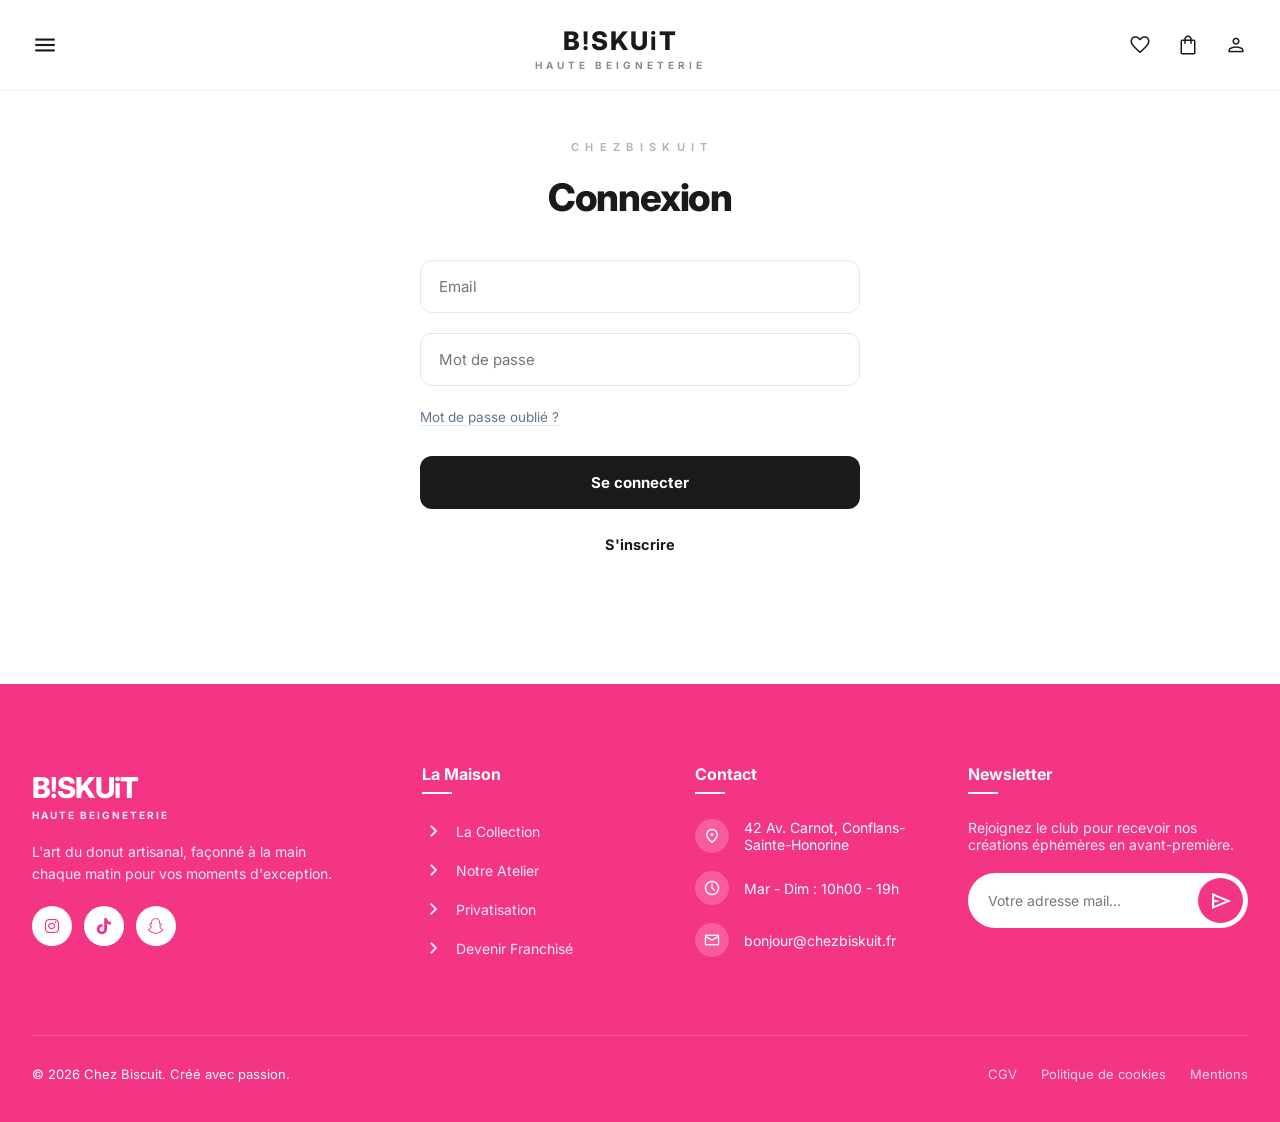
==== connexion.html @ c24f60f7 "Add files via upload" ====
<!DOCTYPE html>
<html lang="fr">
<head>
    <meta charset="UTF-8">
    <meta name="viewport" content="width=device-width, initial-scale=1.0">
    <title>Connexion | ChezBiskuit</title>
    <link href="https://fonts.googleapis.com/css2?family=Inter:ital,opsz,wght@0,14..32,100..900;1,14..32,100..900&display=swap" rel="stylesheet">
    <link href="https://fonts.googleapis.com/css2?family=Material+Symbols+Outlined:wght@100..700" rel="stylesheet"/>
    <link rel="stylesheet" href="https://cdnjs.cloudflare.com/ajax/libs/font-awesome/6.0.0/css/all.min.css"> 

    <style>
        :root {
            --accent-pink: #f43484; 
            --text-dark: #1A1A1A;
            --white: #ffffff;
            --border-soft: #f1f5f9;
            --transition: all 0.4s cubic-bezier(0.16, 1, 0.3, 1);
            --chat-gradient: linear-gradient(135deg, #f43484 0%, #ff7eb3 100%);
            --glass-bg: rgba(255, 255, 255, 0.85);
        }

        * { margin: 0; padding: 0; box-sizing: border-box; }
        
        body {
            font-family: 'Inter', -apple-system, BlinkMacSystemFont, sans-serif;
            background-color: #fff;
            color: var(--text-dark);
            -webkit-font-smoothing: antialiased;
            display: flex;
            flex-direction: column;
            min-height: 100vh;
        }

        /* --- NAVIGATION --- */
        .navbar {
            padding: 1.2rem 0;
            background: rgba(255, 255, 255, 0.85);
            backdrop-filter: blur(10px);
            -webkit-backdrop-filter: blur(10px);
            position: fixed;
            width: 100%;
            top: 0;
            z-index: 1000;
            border-bottom: 1px solid var(--border-soft);
        }

        .nav-container {
            max-width: 1400px;
            margin: 0 auto;
            display: flex;
            justify-content: space-between;
            align-items: center;
            padding: 0 2rem;
        }

        .nav-left { min-width: 80px; display: flex; align-items: center; }

        .logo-center { 
            text-align: center; 
            color: inherit; 
            flex: 2;
            text-decoration: none;
        }

        .logo-text { 
            font-family: 'Inter', sans-serif;
            font-weight: 800;
            font-size: 1.6rem; 
            letter-spacing: 2px;
            display: block;
            text-transform: none;
        }

        .logo-text span {
            font-weight: 700;
            display: inline-block;
        }

                .logo-subtext { font-size: 10px; letter-spacing: 4px; display: block; opacity: 0.5; font-weight: 700; margin-top: -4px; }

        .nav-right { display: flex; gap: 24px; align-items: center; color: var(--text-dark); min-width: 80px; justify-content: flex-end; }
        .nav-right a { color: inherit; text-decoration: none; display: flex; align-items: center; }
        .nav-right span { cursor: pointer; font-variation-settings: 'wght' 300; transition: 0.3s; }
        .nav-right span:hover { color: var(--accent-pink); }

        .menu-trigger {
            cursor: pointer;
            font-size: 26px;
            color: var(--text-dark);
            transition: color 0.3s;
            user-select: none;
            display: block;
        }

        @media (max-width: 768px) { .desktop-only { display: none !important; } }

        /* --- OVERLAY --- */
        .nav-overlay {
            position: fixed;
            inset: 0;
            background: rgba(0, 0, 0, 0.4);
            backdrop-filter: blur(4px);
            -webkit-backdrop-filter: blur(4px);
            z-index: 1999;
            opacity: 0;
            pointer-events: none;
            transition: opacity 0.35s ease;
        }
        .nav-overlay.active { opacity: 1; pointer-events: auto; }

        /* --- MOBILE DRAWER --- */
        .mobile-nav-card {
            position: fixed;
            top: 80px;
            left: 20px;
            width: 260px;
            background: var(--white);
            z-index: 2000;
            border-radius: 20px;
            padding: 16px;
            opacity: 0;
            pointer-events: none;
            transform: translateY(-10px) scale(0.95);
            transform-origin: top left;
            transition: all 0.3s cubic-bezier(0.16, 1, 0.3, 1);
            box-shadow: 0 20px 50px rgba(0, 0, 0, 0.15);
        }
        .mobile-nav-card.active { opacity: 1; pointer-events: auto; transform: translateY(0) scale(1); }
        .card-inner { display: flex; flex-direction: column; gap: 2px; }
        .card-link { 
            text-decoration: none; color: var(--text-dark); font-weight: 600; font-size: 15px;
            padding: 14px 16px; border-radius: 12px; display: flex; align-items: center; gap: 14px;
            transition: background 0.2s, color 0.2s;
        }
        .card-link .material-symbols-outlined { font-size: 21px; color: var(--text-dark); transition: color 0.2s; }
        .card-link-cta { background: var(--accent-pink); color: white; margin-top: 3px; }
        .card-link-cta .material-symbols-outlined { color: white !important; }
        .card-link-cta:hover { background: #d42070 !important; color: white !important; }

        /* --- FORMULAIRE --- */
        .login-wrapper {
            flex: 1;
            display: flex;
            align-items: center;
            justify-content: center;
            padding: 140px 20px 80px;
        }

        .login-card {
            width: 100%;
            max-width: 440px;
            text-align: center;
        }

        .brand-logo-mini {
            font-size: 11px;
            text-transform: uppercase;
            letter-spacing: 0.15em;
            color: #b0b0b0;
            font-weight: 600;
            margin-bottom: 20px;
            display: block;
        }

        .main-title {
            font-size: 38px;
            font-weight: 800;
            letter-spacing: -1.2px;
            margin-bottom: 40px;
        }

        .form-group { margin-bottom: 20px; }

        input {
            width: 100%;
            padding: 16px 18px;
            border: 1.5px solid #e2e8f0;
            border-radius: 12px;
            font-size: 15px;
            font-family: 'Inter', sans-serif;
            outline: none;
            transition: 0.3s;
        }

        input:focus { border-color: var(--accent-pink); box-shadow: 0 0 0 4px rgba(244, 52, 132, 0.05); }

        .aux-links { margin-bottom: 30px; text-align: left; }
        .link-gray { font-size: 13.5px; color: #64748b; text-decoration: none; border-bottom: 1px solid #e2e8f0; }

        .btn-submit {
            width: 100%;
            background-color: var(--text-dark);
            color: #ffffff;
            border: none;
            padding: 17px;
            border-radius: 12px;
            font-size: 15px;
            font-weight: 700;
            cursor: pointer;
            transition: 0.3s;
            margin-bottom: 25px;
            font-family: 'Inter', sans-serif;
        }
        .btn-submit:hover { transform: translateY(-2px); box-shadow: 0 10px 20px rgba(0,0,0,0.1); }

        .footer-link { font-size: 14.5px; color: var(--text-dark); text-decoration: none; font-weight: 700; }

        /* --- FOOTER --- */
        .site-footer {
            background-color: #f43484;
            color: #ffffff;
            padding: 80px 0 40px;
            font-family: 'Inter', sans-serif;
            margin-top: 50px;
        }

        .container { max-width: 1300px; margin: 0 auto; padding: 0 2rem; }

        .footer-grid {
            display: grid;
            grid-template-columns: 1.5fr 1fr 1fr 1.2fr;
            gap: 40px;
            margin-bottom: 60px;
            align-items: start;
        }

        .footer-logo .logo-text { font-size: 1.8rem; font-weight: 800; letter-spacing: -1px; display: block; line-height: 1; }
        .footer-logo .logo-subtext { font-size: 10px; letter-spacing: 2px; opacity: 0.9; text-transform: uppercase; }
        .footer-tagline { font-size: 14px; margin: 20px 0; line-height: 1.6; max-width: 300px; opacity: 0.9; }

        .footer-socials { display: flex; gap: 12px; }
        .social-link {
            width: 40px; height: 40px; background: #ffffff; color: #f43484 !important;
            border-radius: 50%; display: flex; align-items: center; justify-content: center;
            text-decoration: none; transition: 0.3s ease;
        }
        .social-link:hover { transform: translateY(-5px); background: #1A1A1A; color: #fff !important; }

        .footer-heading { font-size: 16px; font-weight: 700; margin-bottom: 25px; position: relative; padding-bottom: 10px; }
        .footer-heading::after { content: ''; position: absolute; left: 0; bottom: 0; width: 30px; height: 2px; background: #ffffff; }

        .footer-links { list-style: none; padding: 0; }
        .footer-links li { margin-bottom: 15px; }
        .footer-links a { color: #ffffff; text-decoration: none; font-size: 14px; display: flex; align-items: center; gap: 10px; opacity: 0.9; transition: 0.3s; }
        .footer-links a:hover { opacity: 1; padding-left: 5px; }

        .info-item { display: flex; align-items: center; gap: 15px; margin-bottom: 18px; font-size: 14px; }
        .info-item span { background: rgba(255,255,255,0.2); padding: 8px; border-radius: 50%; font-size: 18px; }

        .news-text { font-size: 14px; margin-bottom: 20px; opacity: 0.9; }
        .newsletter-group { display: flex; background: #ffffff; border-radius: 50px; padding: 5px 5px 5px 20px; align-items: center; }
        .news-input { flex: 1; border: none; background: none; outline: none; padding: 10px 0; font-size: 14px; color: #333; font-family: 'Inter', sans-serif; }
        .news-btn { background: #f43484; color: #ffffff; border: none; width: 45px; height: 45px; border-radius: 50%; cursor: pointer; display: flex; align-items: center; justify-content: center; transition: 0.3s; }
        .news-btn:hover { background: #1A1A1A; }

        .footer-bottom { border-top: 1px solid rgba(255,255,255,0.2); padding-top: 30px; display: flex; justify-content: space-between; align-items: center; font-size: 13px; }
        .footer-legal a { color: #fff; text-decoration: none; margin-left: 20px; opacity: 0.8; }
        .footer-legal a:hover { opacity: 1; }

        @media (max-width: 1024px) { .footer-grid { grid-template-columns: 1fr 1fr; gap: 50px; } }
        @media (max-width: 768px) {
            .site-footer { padding: 60px 0 30px; }
            .footer-grid { grid-template-columns: 1fr; text-align: center; gap: 40px; }
            .footer-heading::after { left: 50%; transform: translateX(-50%); }
            .footer-tagline { margin: 20px auto; }
            .footer-socials, .footer-links a, .info-item, .newsletter-group { justify-content: center; }
            .info-item { flex-direction: column; gap: 5px; }
            .footer-bottom { flex-direction: column; gap: 20px; text-align: center; }
            .footer-legal { display: flex; flex-direction: column; gap: 10px; }
            .footer-legal a { margin: 0; }
        }

        /* --- CHATBOT --- */
        .chatbot-toggler {
            position: fixed;
            bottom: 35px; right: 35px;
            height: 65px; width: 65px;
            color: #fff;
            background: var(--chat-gradient);
            border: none;
            display: flex; align-items: center; justify-content: center;
            border-radius: 22px;
            cursor: pointer;
            box-shadow: 0 15px 35px rgba(244, 52, 132, 0.3);
            transition: all 0.5s cubic-bezier(0.175, 0.885, 0.32, 1.275);
            z-index: 3000;
        }
        .chatbot-toggler:hover { transform: translateY(-5px) rotate(8deg); box-shadow: 0 20px 40px rgba(244, 52, 132, 0.4); }

        .chatbot {
            position: fixed;
            right: 35px; bottom: 120px;
            width: 400px;
            background: var(--glass-bg);
            backdrop-filter: blur(20px);
            -webkit-backdrop-filter: blur(20px);
            border: 1px solid rgba(255, 255, 255, 0.5);
            border-radius: 30px;
            overflow: hidden;
            opacity: 0; pointer-events: none;
            transform: translateY(40px) scale(0.8);
            transform-origin: bottom right;
            box-shadow: 0 25px 50px rgba(0,0,0,0.1);
            transition: all 0.5s cubic-bezier(0.16, 1, 0.3, 1);
            z-index: 3000;
        }
        body.show-chatbot .chatbot { opacity: 1; pointer-events: auto; transform: translateY(0) scale(1); }
        .chatbot header { background: var(--chat-gradient); padding: 25px; color: #fff; }
        .chatbot header h2 { font-size: 1.3rem; font-weight: 800; letter-spacing: -0.5px; }
        .chatbot header p { font-size: 0.8rem; opacity: 0.9; margin-top: 4px; }
        .chatbot .chatbox { height: 450px; overflow-y: auto; padding: 25px; list-style: none; }
        .chatbox .chat { display: flex; }
        .chatbox .chat p { padding: 14px 18px; font-size: 0.95rem; line-height: 1.5; box-shadow: 0 5px 15px rgba(0,0,0,0.03); }
        .chatbox .outgoing { justify-content: flex-end; margin: 20px 0; }
        .chatbox .outgoing p { background: var(--chat-gradient); color: #fff; border-radius: 22px 22px 4px 22px; }
        .chatbox .incoming p { background: #fff; color: var(--text-dark); border-radius: 22px 22px 22px 4px; }
        .chatbot .chat-input { display: flex; padding: 20px 25px; background: #fff; border-top: 1px solid rgba(0,0,0,0.05); align-items: center; gap: 15px; }
        .chat-input textarea { height: 24px; width: 100%; border: none; outline: none; resize: none; font-family: inherit; background: transparent; font-size: 0.95rem; }
        #send-btn { color: var(--accent-pink); cursor: pointer; transition: 0.3s; }
        #send-btn:hover { transform: scale(1.2) rotate(-10deg); }
    </style>
</head>
<body>

<!-- OVERLAY -->
<div class="nav-overlay" id="navOverlay"></div>

<!-- MOBILE DRAWER -->
<div id="mobileDrawer" class="mobile-nav-card">
    <div class="card-inner">
        <a href="index.html" class="card-link"><span class="material-symbols-outlined">home</span>Accueil</a>
        <a href="donut.html" class="card-link"><span class="material-symbols-outlined">restaurant_menu</span>La Carte</a>
        <a href="panier.html" class="card-link"><span class="material-symbols-outlined">shopping_bag</span>Mon Panier</a>
        <a href="histoire.html" class="card-link"><span class="material-symbols-outlined">history_edu</span>Histoire</a>
        <a href="evenement.html" class="card-link"><span class="material-symbols-outlined">celebration</span>Evènement</a>
        <a href="favoris.html" class="card-link"><span class="material-symbols-outlined">favorite</span>Favoris</a>
        <a href="#" class="card-link card-link-cta"><span class="material-symbols-outlined">shopping_cart_checkout</span>Commander</a>
    </div>
</div>

<!-- NAVBAR -->
<nav class="navbar">
    <div class="nav-container">
        <div class="nav-left">
            <span class="material-symbols-outlined menu-trigger" id="openBtn">menu</span>
        </div>
        <div class="logo-center">
            <a href="index.html" style="text-decoration: none; color: inherit;">
                <span class="logo-text" style="line-height: 1.7;">B<span>!</span>SKU<span>i</span>T</span>
                <span class="logo-subtext">HAUTE BEIGNETERIE</span>
            </a>
        </div>
        <div class="nav-right">
            <a href="favoris.html" class="desktop-only" style="color: inherit;"><span class="material-symbols-outlined">favorite</span></a>
            <a href="panier.html" class="desktop-only" style="color: inherit;"><span class="material-symbols-outlined">shopping_bag</span></a>
            <a href="connexion.html" style="color: inherit;"><span class="material-symbols-outlined">person</span></a>
        </div>
    </div>
</nav>

<!-- FORMULAIRE CONNEXION -->
<div class="login-wrapper">
    <div class="login-card">
        <span class="brand-logo-mini">C H E Z B I S K U I T</span>
        <h1 class="main-title">Connexion</h1>
        <form>
            <div class="form-group">
                <input type="email" placeholder="Email" required>
            </div>
            <div class="form-group">
                <input type="password" placeholder="Mot de passe" required>
            </div>
            <div class="aux-links">
                <a href="#" class="link-gray">Mot de passe oublié ?</a>
            </div>
            <button type="submit" class="btn-submit">Se connecter</button>
        </form>
        <div class="form-footer">
            <a href="inscription.html" class="footer-link">S'inscrire</a>
        </div>
    </div>
</div>

<!-- FOOTER -->
<footer class="site-footer">
    <div class="container">
        <div class="footer-grid">
            <div class="footer-col branding">
                <div class="footer-logo">
                     <a href="index.html" style="text-decoration: none; color: inherit;">
        <!-- Remplacement de ChezBiskuit pour matcher exactement l'image -->
        <span class="logo-text" style="line-height: 1.7;">B<span>!</span>SKU<span>i</span>T</span>
    </a>
                    <span class="logo-subtext">HAUTE BEIGNETERIE</span>
                </div>
                <p class="footer-tagline">L'art du donut artisanal, façonné à la main chaque matin pour vos moments d'exception.</p>
                <div class="footer-socials">
                    <a href="https://www.instagram.com/biskuit_conflans/reels/" class="social-link"><i class="fab fa-instagram"></i></a>
                    <a href="https://www.tiktok.com/@homedonutsconflans" class="social-link"><i class="fab fa-tiktok"></i></a>
                    <a href="#" class="social-link"><i class="fab fa-snapchat"></i></a>
                </div>
            </div>

            <div class="footer-col">
                <h4 class="footer-heading">La Maison</h4>
                <ul class="footer-links">
                    <li><a href="donut.html"><span class="material-symbols-outlined">chevron_right</span>La Collection</a></li>
                    <li><a href="histoire.html"><span class="material-symbols-outlined">chevron_right</span>Notre Atelier</a></li>
                    <li><a href="evenement.html"><span class="material-symbols-outlined">chevron_right</span>Privatisation</a></li>
                    <li><a href="#"><span class="material-symbols-outlined">chevron_right</span>Devenir Franchisé</a></li>
                </ul>
            </div>

            <div class="footer-col">
                <h4 class="footer-heading">Contact</h4>
                <div class="contact-info">
                    <div class="info-item">
                        <span class="material-symbols-outlined">location_on</span>
                        <p>42 Av. Carnot, Conflans-Sainte-Honorine</p>
                    </div>
                    <div class="info-item">
                        <span class="material-symbols-outlined">schedule</span>
                        <p>Mar - Dim : 10h00 - 19h</p>
                    </div>
                    <div class="info-item">
                        <span class="material-symbols-outlined">mail</span>
                        <p>bonjour@chezbiskuit.fr</p>
                    </div>
                </div>
            </div>

            <div class="footer-col">
                <h4 class="footer-heading">Newsletter</h4>
                <p class="news-text">Rejoignez le club pour recevoir nos créations éphémères en avant-première.</p>
                <div class="newsletter-group">
                    <input type="email" placeholder="Votre adresse mail..." class="news-input">
                    <button class="news-btn"><span class="material-symbols-outlined">send</span></button>
                </div>
            </div>
        </div>

        <div class="footer-bottom">
            <p>© 2026 Chez Biscuit. Créé avec passion.</p>
            <div class="footer-legal">
                <a href="#">CGV</a>
                <a href="#">Politique de cookies</a>
                <a href="#">Mentions</a>
            </div>
        </div>
    </div>
</footer>



<script>
    // ---- MENU MOBILE ----
    const openBtn  = document.getElementById('openBtn');
    const drawer   = document.getElementById('mobileDrawer');
    const overlay  = document.getElementById('navOverlay');

    function openDrawer() {
        drawer.classList.add('active');
        overlay.classList.add('active');
        openBtn.textContent = 'close';
        openBtn.style.color = '#f43484';
    }

    function closeDrawer() {
        drawer.classList.remove('active');
        overlay.classList.remove('active');
        openBtn.textContent = 'menu';
        openBtn.style.color = '';
    }

    openBtn.addEventListener('click', (e) => {
        e.stopPropagation();
        drawer.classList.contains('active') ? closeDrawer() : openDrawer();
    });

    overlay.addEventListener('click', closeDrawer);

    document.addEventListener('keydown', (e) => {
        if (e.key === 'Escape') closeDrawer();
    });

    // ---- CONNEXION VIA API FLASK ----
    document.querySelector("form").addEventListener("submit", async (e) => {
        e.preventDefault();

        const inputs = document.querySelectorAll("input");
        const email = inputs[0].value.trim();
        const mot_de_passe = inputs[1].value.trim();

        try {
            const res = await fetch("http://127.0.0.1:5000/auth/connexion", {
                method: "POST",
                headers: { "Content-Type": "application/json" },
                body: JSON.stringify({ email, mot_de_passe })
            });

            const data = await res.json();

            if (res.ok) {
                localStorage.setItem("user", JSON.stringify(data.user));
                window.location.href = "index.html";
            } else {
                alert("❌ " + data.erreur);
            }
        } catch (err) {
            alert("❌ Impossible de contacter le serveur. Flask est-il lancé ?");
        }
    });

    // ---- CHATBOT ----
    document.addEventListener('DOMContentLoaded', () => {
        const chatbotToggler = document.querySelector(".chatbot-toggler");
        const iconChat = document.querySelector(".icon-chat");
        const iconClose = document.querySelector(".icon-close");
        const chatInput = document.querySelector(".chat-input textarea");
        const sendChatBtn = document.querySelector("#send-btn");
        const chatbox = document.querySelector(".chatbox");

        chatbotToggler.addEventListener("click", () => {
            document.body.classList.toggle("show-chatbot");
            if (document.body.classList.contains("show-chatbot")) {
                iconChat.style.display = "none";
                iconClose.style.display = "block";
            } else {
                iconChat.style.display = "block";
                iconClose.style.display = "none";
            }
        });

        const createChatLi = (message, className) => {
            const chatLi = document.createElement("li");
            chatLi.classList.add("chat", className);
            chatLi.innerHTML = `<p>${message}</p>`;
            return chatLi;
        };

        const handleChat = () => {
            const userMessage = chatInput.value.trim();
            if (!userMessage) return;
            chatInput.value = "";
            chatbox.appendChild(createChatLi(userMessage, "outgoing"));
            chatbox.scrollTo(0, chatbox.scrollHeight);

            setTimeout(() => {
                const incomingChatLi = createChatLi("Je prépare votre réponse... ✨", "incoming");
                chatbox.appendChild(incomingChatLi);
                chatbox.scrollTo(0, chatbox.scrollHeight);
                setTimeout(() => {
                    incomingChatLi.querySelector("p").textContent = "C'est noté ! Un de nos chefs pâtissiers va vous répondre d'ici quelques instants. En attendant, nos donuts Mms sont en promotion ! 🍩";
                    chatbox.scrollTo(0, chatbox.scrollHeight);
                }, 1000);
            }, 500);
        };

        sendChatBtn.addEventListener("click", handleChat);
        chatInput.addEventListener("keydown", (e) => {
            if (e.key === "Enter" && !e.shiftKey) {
                e.preventDefault();
                handleChat();
            }
        });
    });
</script>
</body>
</html>
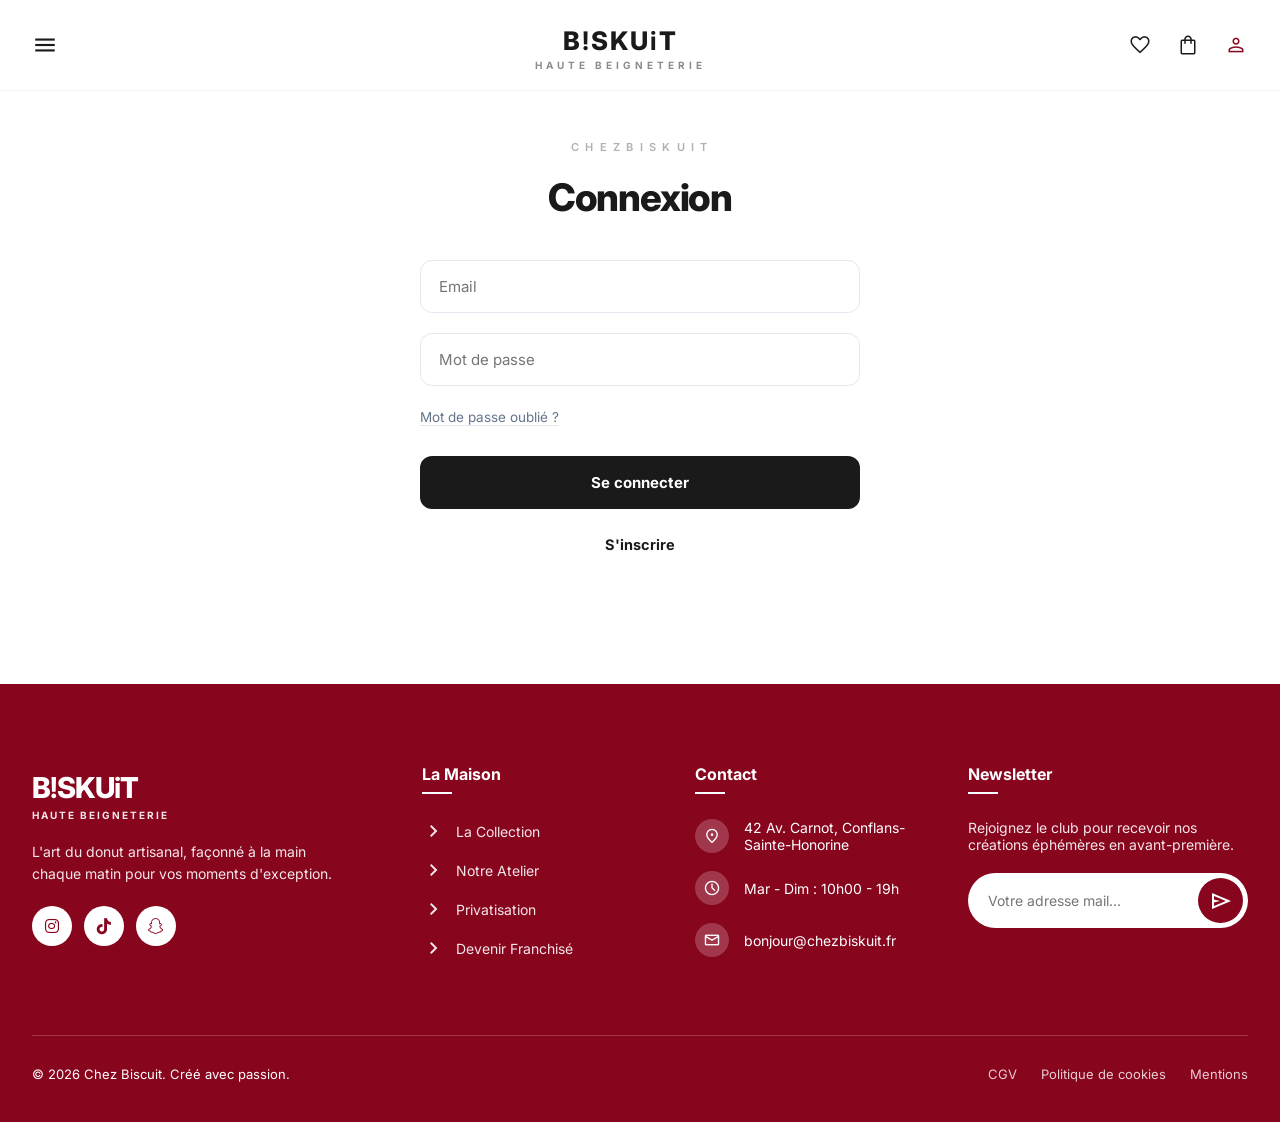
==== commit 0a0a2dfa: "Add files via upload" ====
--- a/connexion.html
+++ b/connexion.html
@@ -10,12 +10,12 @@
 
     <style>
         :root {
-            --accent-pink: #f43484; 
+            --accent-pink: #88051E ; 
             --text-dark: #1A1A1A;
             --white: #ffffff;
             --border-soft: #f1f5f9;
             --transition: all 0.4s cubic-bezier(0.16, 1, 0.3, 1);
-            --chat-gradient: linear-gradient(135deg, #f43484 0%, #ff7eb3 100%);
+            --chat-gradient: #88051E ;
             --glass-bg: rgba(255, 255, 255, 0.85);
         }
 
@@ -76,7 +76,7 @@
             display: inline-block;
         }
 
-                .logo-subtext { font-size: 10px; letter-spacing: 4px; display: block; opacity: 0.5; font-weight: 700; margin-top: -4px; }
+.logo-subtext { font-size: 10px; letter-spacing: 4px; display: block; opacity: 0.5; font-weight: 700; margin-top: -4px; white-space: nowrap; }
 
         .nav-right { display: flex; gap: 24px; align-items: center; color: var(--text-dark); min-width: 80px; justify-content: flex-end; }
         .nav-right a { color: inherit; text-decoration: none; display: flex; align-items: center; }
@@ -207,7 +207,7 @@
 
         /* --- FOOTER --- */
         .site-footer {
-            background-color: #f43484;
+            background-color: #88051E ;
             color: #ffffff;
             padding: 80px 0 40px;
             font-family: 'Inter', sans-serif;
@@ -230,7 +230,7 @@
 
         .footer-socials { display: flex; gap: 12px; }
         .social-link {
-            width: 40px; height: 40px; background: #ffffff; color: #f43484 !important;
+            width: 40px; height: 40px; background: #ffffff; color: #88051E !important;
             border-radius: 50%; display: flex; align-items: center; justify-content: center;
             text-decoration: none; transition: 0.3s ease;
         }
@@ -250,7 +250,7 @@
         .news-text { font-size: 14px; margin-bottom: 20px; opacity: 0.9; }
         .newsletter-group { display: flex; background: #ffffff; border-radius: 50px; padding: 5px 5px 5px 20px; align-items: center; }
         .news-input { flex: 1; border: none; background: none; outline: none; padding: 10px 0; font-size: 14px; color: #333; font-family: 'Inter', sans-serif; }
-        .news-btn { background: #f43484; color: #ffffff; border: none; width: 45px; height: 45px; border-radius: 50%; cursor: pointer; display: flex; align-items: center; justify-content: center; transition: 0.3s; }
+        .news-btn { background: #88051E ; color: #ffffff; border: none; width: 45px; height: 45px; border-radius: 50%; cursor: pointer; display: flex; align-items: center; justify-content: center; transition: 0.3s; }
         .news-btn:hover { background: #1A1A1A; }
 
         .footer-bottom { border-top: 1px solid rgba(255,255,255,0.2); padding-top: 30px; display: flex; justify-content: space-between; align-items: center; font-size: 13px; }
@@ -270,40 +270,6 @@
             .footer-legal a { margin: 0; }
         }
 
-        /* --- CHATBOT --- */
-        .chatbot-toggler {
-            position: fixed;
-            bottom: 35px; right: 35px;
-            height: 65px; width: 65px;
-            color: #fff;
-            background: var(--chat-gradient);
-            border: none;
-            display: flex; align-items: center; justify-content: center;
-            border-radius: 22px;
-            cursor: pointer;
-            box-shadow: 0 15px 35px rgba(244, 52, 132, 0.3);
-            transition: all 0.5s cubic-bezier(0.175, 0.885, 0.32, 1.275);
-            z-index: 3000;
-        }
-        .chatbot-toggler:hover { transform: translateY(-5px) rotate(8deg); box-shadow: 0 20px 40px rgba(244, 52, 132, 0.4); }
-
-        .chatbot {
-            position: fixed;
-            right: 35px; bottom: 120px;
-            width: 400px;
-            background: var(--glass-bg);
-            backdrop-filter: blur(20px);
-            -webkit-backdrop-filter: blur(20px);
-            border: 1px solid rgba(255, 255, 255, 0.5);
-            border-radius: 30px;
-            overflow: hidden;
-            opacity: 0; pointer-events: none;
-            transform: translateY(40px) scale(0.8);
-            transform-origin: bottom right;
-            box-shadow: 0 25px 50px rgba(0,0,0,0.1);
-            transition: all 0.5s cubic-bezier(0.16, 1, 0.3, 1);
-            z-index: 3000;
-        }
         body.show-chatbot .chatbot { opacity: 1; pointer-events: auto; transform: translateY(0) scale(1); }
         .chatbot header { background: var(--chat-gradient); padding: 25px; color: #fff; }
         .chatbot header h2 { font-size: 1.3rem; font-weight: 800; letter-spacing: -0.5px; }
@@ -334,7 +300,6 @@
         <a href="histoire.html" class="card-link"><span class="material-symbols-outlined">history_edu</span>Histoire</a>
         <a href="evenement.html" class="card-link"><span class="material-symbols-outlined">celebration</span>Evènement</a>
         <a href="favoris.html" class="card-link"><span class="material-symbols-outlined">favorite</span>Favoris</a>
-        <a href="#" class="card-link card-link-cta"><span class="material-symbols-outlined">shopping_cart_checkout</span>Commander</a>
     </div>
 </div>
 
@@ -353,7 +318,7 @@
         <div class="nav-right">
             <a href="favoris.html" class="desktop-only" style="color: inherit;"><span class="material-symbols-outlined">favorite</span></a>
             <a href="panier.html" class="desktop-only" style="color: inherit;"><span class="material-symbols-outlined">shopping_bag</span></a>
-            <a href="connexion.html" style="color: inherit;"><span class="material-symbols-outlined">person</span></a>
+            <a href="connexion.html" style="color: #88051E ;"><span class="material-symbols-outlined">person</span></a>
         </div>
     </div>
 </nav>
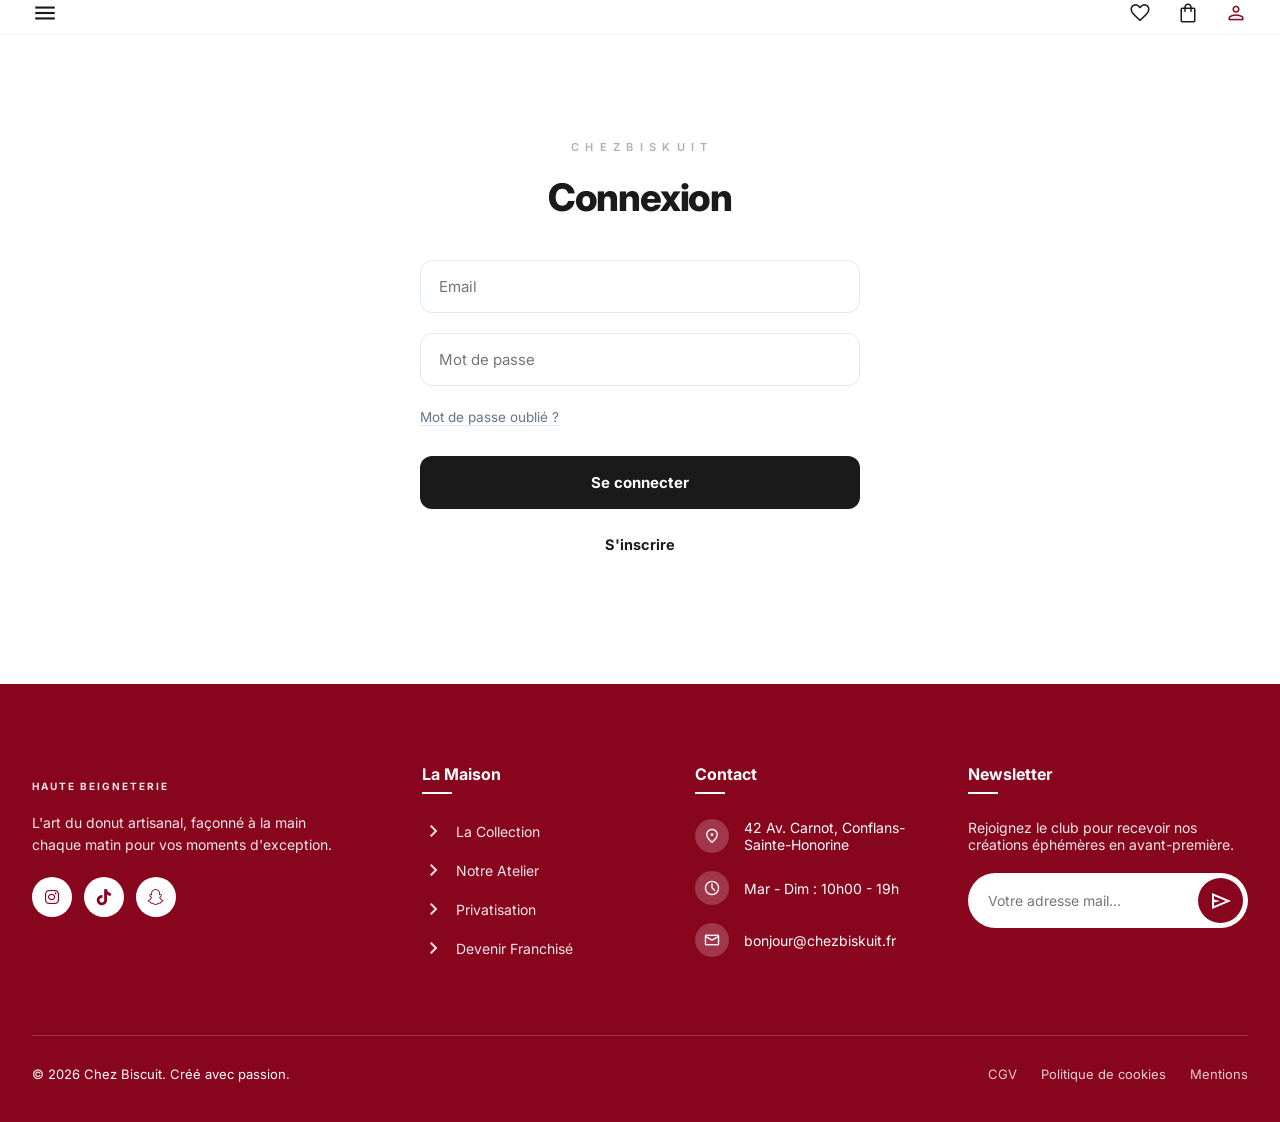
==== commit 8c2c494c: "Add files via upload" ====
--- a/connexion.html
+++ b/connexion.html
@@ -33,7 +33,8 @@
 
         /* --- NAVIGATION --- */
         .navbar {
-            padding: 1.2rem 0;
+            padding-top: 1rem 0;
+            padding-bottom: 0.5rem;
             background: rgba(255, 255, 255, 0.85);
             backdrop-filter: blur(10px);
             -webkit-backdrop-filter: blur(10px);
@@ -311,8 +312,8 @@
         </div>
         <div class="logo-center">
             <a href="index.html" style="text-decoration: none; color: inherit;">
-                <span class="logo-text" style="line-height: 1.7;">B<span>!</span>SKU<span>i</span>T</span>
-                <span class="logo-subtext">HAUTE BEIGNETERIE</span>
+                 <img src="image/logo_B-removebg-preview.png" alt="" style="width: 130px; height: auto;">
+
             </a>
         </div>
         <div class="nav-right">
@@ -354,7 +355,8 @@
                 <div class="footer-logo">
                      <a href="index.html" style="text-decoration: none; color: inherit;">
         <!-- Remplacement de ChezBiskuit pour matcher exactement l'image -->
-        <span class="logo-text" style="line-height: 1.7;">B<span>!</span>SKU<span>i</span>T</span>
+        <img src="image/logo_blanc_1.png" alt="" style="width: 200px;">
+
     </a>
                     <span class="logo-subtext">HAUTE BEIGNETERIE</span>
                 </div>
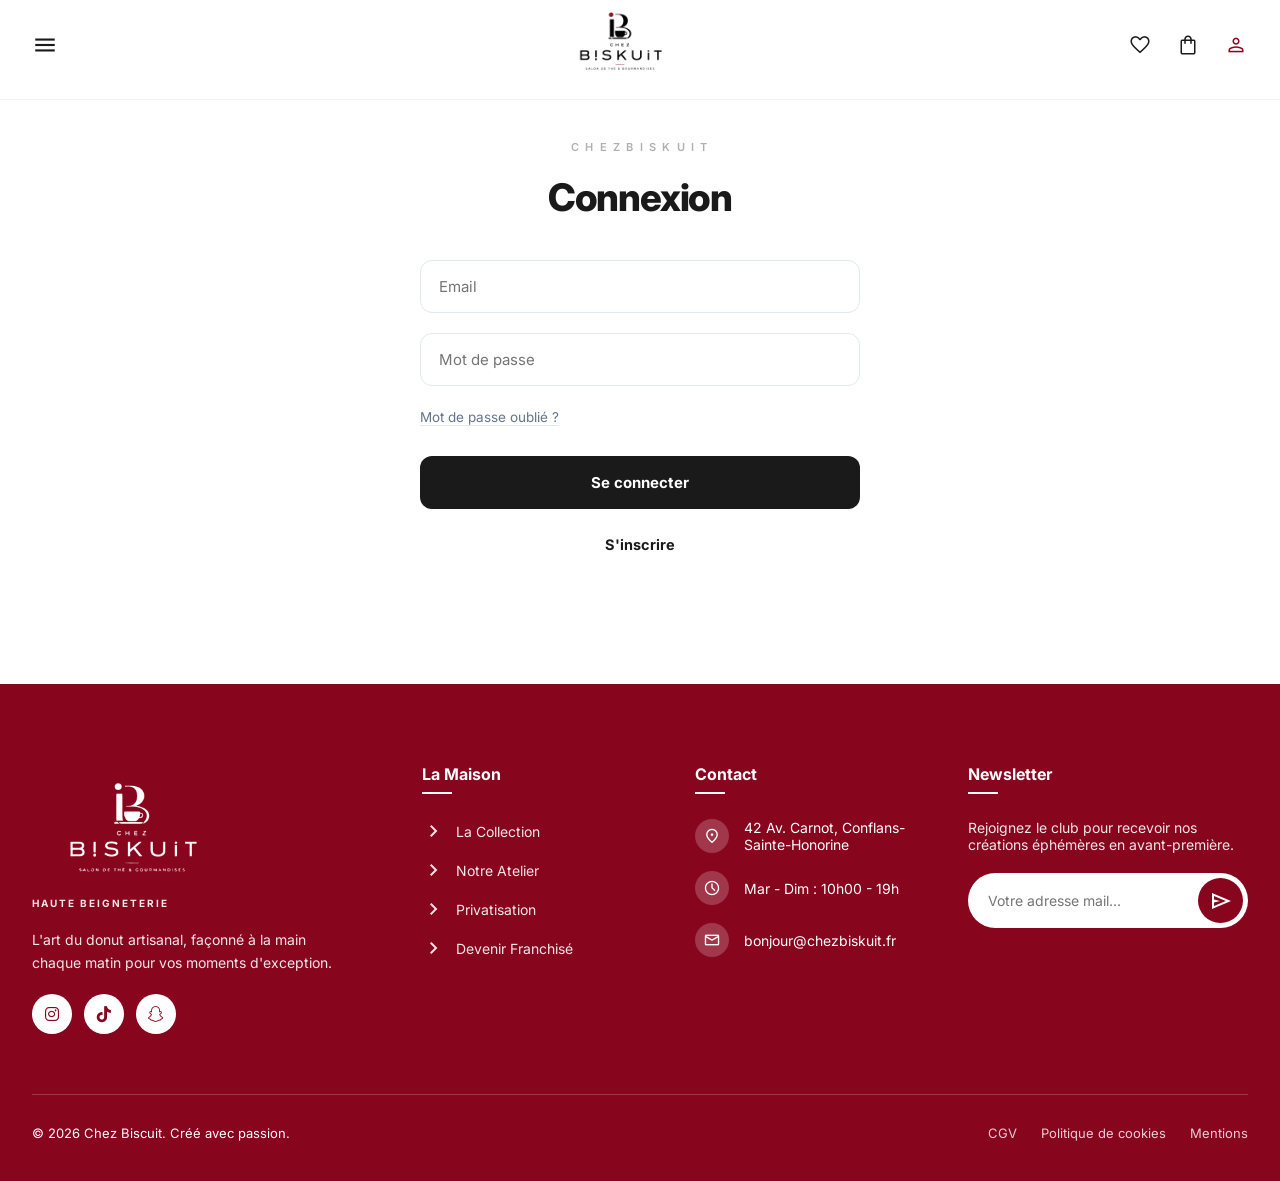
==== commit 26ac1b9a: "Add files via upload" ====
--- a/connexion.html
+++ b/connexion.html
@@ -7,284 +7,9 @@
     <link href="https://fonts.googleapis.com/css2?family=Inter:ital,opsz,wght@0,14..32,100..900;1,14..32,100..900&display=swap" rel="stylesheet">
     <link href="https://fonts.googleapis.com/css2?family=Material+Symbols+Outlined:wght@100..700" rel="stylesheet"/>
     <link rel="stylesheet" href="https://cdnjs.cloudflare.com/ajax/libs/font-awesome/6.0.0/css/all.min.css"> 
-
+     <link rel="stylesheet" href="connexion.css">
     <style>
-        :root {
-            --accent-pink: #88051E ; 
-            --text-dark: #1A1A1A;
-            --white: #ffffff;
-            --border-soft: #f1f5f9;
-            --transition: all 0.4s cubic-bezier(0.16, 1, 0.3, 1);
-            --chat-gradient: #88051E ;
-            --glass-bg: rgba(255, 255, 255, 0.85);
-        }
-
-        * { margin: 0; padding: 0; box-sizing: border-box; }
-        
-        body {
-            font-family: 'Inter', -apple-system, BlinkMacSystemFont, sans-serif;
-            background-color: #fff;
-            color: var(--text-dark);
-            -webkit-font-smoothing: antialiased;
-            display: flex;
-            flex-direction: column;
-            min-height: 100vh;
-        }
-
-        /* --- NAVIGATION --- */
-        .navbar {
-            padding-top: 1rem 0;
-            padding-bottom: 0.5rem;
-            background: rgba(255, 255, 255, 0.85);
-            backdrop-filter: blur(10px);
-            -webkit-backdrop-filter: blur(10px);
-            position: fixed;
-            width: 100%;
-            top: 0;
-            z-index: 1000;
-            border-bottom: 1px solid var(--border-soft);
-        }
-
-        .nav-container {
-            max-width: 1400px;
-            margin: 0 auto;
-            display: flex;
-            justify-content: space-between;
-            align-items: center;
-            padding: 0 2rem;
-        }
-
-        .nav-left { min-width: 80px; display: flex; align-items: center; }
-
-        .logo-center { 
-            text-align: center; 
-            color: inherit; 
-            flex: 2;
-            text-decoration: none;
-        }
-
-        .logo-text { 
-            font-family: 'Inter', sans-serif;
-            font-weight: 800;
-            font-size: 1.6rem; 
-            letter-spacing: 2px;
-            display: block;
-            text-transform: none;
-        }
-
-        .logo-text span {
-            font-weight: 700;
-            display: inline-block;
-        }
-
-.logo-subtext { font-size: 10px; letter-spacing: 4px; display: block; opacity: 0.5; font-weight: 700; margin-top: -4px; white-space: nowrap; }
-
-        .nav-right { display: flex; gap: 24px; align-items: center; color: var(--text-dark); min-width: 80px; justify-content: flex-end; }
-        .nav-right a { color: inherit; text-decoration: none; display: flex; align-items: center; }
-        .nav-right span { cursor: pointer; font-variation-settings: 'wght' 300; transition: 0.3s; }
-        .nav-right span:hover { color: var(--accent-pink); }
-
-        .menu-trigger {
-            cursor: pointer;
-            font-size: 26px;
-            color: var(--text-dark);
-            transition: color 0.3s;
-            user-select: none;
-            display: block;
-        }
-
-        @media (max-width: 768px) { .desktop-only { display: none !important; } }
-
-        /* --- OVERLAY --- */
-        .nav-overlay {
-            position: fixed;
-            inset: 0;
-            background: rgba(0, 0, 0, 0.4);
-            backdrop-filter: blur(4px);
-            -webkit-backdrop-filter: blur(4px);
-            z-index: 1999;
-            opacity: 0;
-            pointer-events: none;
-            transition: opacity 0.35s ease;
-        }
-        .nav-overlay.active { opacity: 1; pointer-events: auto; }
-
-        /* --- MOBILE DRAWER --- */
-        .mobile-nav-card {
-            position: fixed;
-            top: 80px;
-            left: 20px;
-            width: 260px;
-            background: var(--white);
-            z-index: 2000;
-            border-radius: 20px;
-            padding: 16px;
-            opacity: 0;
-            pointer-events: none;
-            transform: translateY(-10px) scale(0.95);
-            transform-origin: top left;
-            transition: all 0.3s cubic-bezier(0.16, 1, 0.3, 1);
-            box-shadow: 0 20px 50px rgba(0, 0, 0, 0.15);
-        }
-        .mobile-nav-card.active { opacity: 1; pointer-events: auto; transform: translateY(0) scale(1); }
-        .card-inner { display: flex; flex-direction: column; gap: 2px; }
-        .card-link { 
-            text-decoration: none; color: var(--text-dark); font-weight: 600; font-size: 15px;
-            padding: 14px 16px; border-radius: 12px; display: flex; align-items: center; gap: 14px;
-            transition: background 0.2s, color 0.2s;
-        }
-        .card-link .material-symbols-outlined { font-size: 21px; color: var(--text-dark); transition: color 0.2s; }
-        .card-link-cta { background: var(--accent-pink); color: white; margin-top: 3px; }
-        .card-link-cta .material-symbols-outlined { color: white !important; }
-        .card-link-cta:hover { background: #d42070 !important; color: white !important; }
-
-        /* --- FORMULAIRE --- */
-        .login-wrapper {
-            flex: 1;
-            display: flex;
-            align-items: center;
-            justify-content: center;
-            padding: 140px 20px 80px;
-        }
-
-        .login-card {
-            width: 100%;
-            max-width: 440px;
-            text-align: center;
-        }
-
-        .brand-logo-mini {
-            font-size: 11px;
-            text-transform: uppercase;
-            letter-spacing: 0.15em;
-            color: #b0b0b0;
-            font-weight: 600;
-            margin-bottom: 20px;
-            display: block;
-        }
-
-        .main-title {
-            font-size: 38px;
-            font-weight: 800;
-            letter-spacing: -1.2px;
-            margin-bottom: 40px;
-        }
-
-        .form-group { margin-bottom: 20px; }
-
-        input {
-            width: 100%;
-            padding: 16px 18px;
-            border: 1.5px solid #e2e8f0;
-            border-radius: 12px;
-            font-size: 15px;
-            font-family: 'Inter', sans-serif;
-            outline: none;
-            transition: 0.3s;
-        }
-
-        input:focus { border-color: var(--accent-pink); box-shadow: 0 0 0 4px rgba(244, 52, 132, 0.05); }
-
-        .aux-links { margin-bottom: 30px; text-align: left; }
-        .link-gray { font-size: 13.5px; color: #64748b; text-decoration: none; border-bottom: 1px solid #e2e8f0; }
-
-        .btn-submit {
-            width: 100%;
-            background-color: var(--text-dark);
-            color: #ffffff;
-            border: none;
-            padding: 17px;
-            border-radius: 12px;
-            font-size: 15px;
-            font-weight: 700;
-            cursor: pointer;
-            transition: 0.3s;
-            margin-bottom: 25px;
-            font-family: 'Inter', sans-serif;
-        }
-        .btn-submit:hover { transform: translateY(-2px); box-shadow: 0 10px 20px rgba(0,0,0,0.1); }
-
-        .footer-link { font-size: 14.5px; color: var(--text-dark); text-decoration: none; font-weight: 700; }
-
-        /* --- FOOTER --- */
-        .site-footer {
-            background-color: #88051E ;
-            color: #ffffff;
-            padding: 80px 0 40px;
-            font-family: 'Inter', sans-serif;
-            margin-top: 50px;
-        }
-
-        .container { max-width: 1300px; margin: 0 auto; padding: 0 2rem; }
-
-        .footer-grid {
-            display: grid;
-            grid-template-columns: 1.5fr 1fr 1fr 1.2fr;
-            gap: 40px;
-            margin-bottom: 60px;
-            align-items: start;
-        }
-
-        .footer-logo .logo-text { font-size: 1.8rem; font-weight: 800; letter-spacing: -1px; display: block; line-height: 1; }
-        .footer-logo .logo-subtext { font-size: 10px; letter-spacing: 2px; opacity: 0.9; text-transform: uppercase; }
-        .footer-tagline { font-size: 14px; margin: 20px 0; line-height: 1.6; max-width: 300px; opacity: 0.9; }
-
-        .footer-socials { display: flex; gap: 12px; }
-        .social-link {
-            width: 40px; height: 40px; background: #ffffff; color: #88051E !important;
-            border-radius: 50%; display: flex; align-items: center; justify-content: center;
-            text-decoration: none; transition: 0.3s ease;
-        }
-        .social-link:hover { transform: translateY(-5px); background: #1A1A1A; color: #fff !important; }
-
-        .footer-heading { font-size: 16px; font-weight: 700; margin-bottom: 25px; position: relative; padding-bottom: 10px; }
-        .footer-heading::after { content: ''; position: absolute; left: 0; bottom: 0; width: 30px; height: 2px; background: #ffffff; }
-
-        .footer-links { list-style: none; padding: 0; }
-        .footer-links li { margin-bottom: 15px; }
-        .footer-links a { color: #ffffff; text-decoration: none; font-size: 14px; display: flex; align-items: center; gap: 10px; opacity: 0.9; transition: 0.3s; }
-        .footer-links a:hover { opacity: 1; padding-left: 5px; }
-
-        .info-item { display: flex; align-items: center; gap: 15px; margin-bottom: 18px; font-size: 14px; }
-        .info-item span { background: rgba(255,255,255,0.2); padding: 8px; border-radius: 50%; font-size: 18px; }
-
-        .news-text { font-size: 14px; margin-bottom: 20px; opacity: 0.9; }
-        .newsletter-group { display: flex; background: #ffffff; border-radius: 50px; padding: 5px 5px 5px 20px; align-items: center; }
-        .news-input { flex: 1; border: none; background: none; outline: none; padding: 10px 0; font-size: 14px; color: #333; font-family: 'Inter', sans-serif; }
-        .news-btn { background: #88051E ; color: #ffffff; border: none; width: 45px; height: 45px; border-radius: 50%; cursor: pointer; display: flex; align-items: center; justify-content: center; transition: 0.3s; }
-        .news-btn:hover { background: #1A1A1A; }
-
-        .footer-bottom { border-top: 1px solid rgba(255,255,255,0.2); padding-top: 30px; display: flex; justify-content: space-between; align-items: center; font-size: 13px; }
-        .footer-legal a { color: #fff; text-decoration: none; margin-left: 20px; opacity: 0.8; }
-        .footer-legal a:hover { opacity: 1; }
-
-        @media (max-width: 1024px) { .footer-grid { grid-template-columns: 1fr 1fr; gap: 50px; } }
-        @media (max-width: 768px) {
-            .site-footer { padding: 60px 0 30px; }
-            .footer-grid { grid-template-columns: 1fr; text-align: center; gap: 40px; }
-            .footer-heading::after { left: 50%; transform: translateX(-50%); }
-            .footer-tagline { margin: 20px auto; }
-            .footer-socials, .footer-links a, .info-item, .newsletter-group { justify-content: center; }
-            .info-item { flex-direction: column; gap: 5px; }
-            .footer-bottom { flex-direction: column; gap: 20px; text-align: center; }
-            .footer-legal { display: flex; flex-direction: column; gap: 10px; }
-            .footer-legal a { margin: 0; }
-        }
-
-        body.show-chatbot .chatbot { opacity: 1; pointer-events: auto; transform: translateY(0) scale(1); }
-        .chatbot header { background: var(--chat-gradient); padding: 25px; color: #fff; }
-        .chatbot header h2 { font-size: 1.3rem; font-weight: 800; letter-spacing: -0.5px; }
-        .chatbot header p { font-size: 0.8rem; opacity: 0.9; margin-top: 4px; }
-        .chatbot .chatbox { height: 450px; overflow-y: auto; padding: 25px; list-style: none; }
-        .chatbox .chat { display: flex; }
-        .chatbox .chat p { padding: 14px 18px; font-size: 0.95rem; line-height: 1.5; box-shadow: 0 5px 15px rgba(0,0,0,0.03); }
-        .chatbox .outgoing { justify-content: flex-end; margin: 20px 0; }
-        .chatbox .outgoing p { background: var(--chat-gradient); color: #fff; border-radius: 22px 22px 4px 22px; }
-        .chatbox .incoming p { background: #fff; color: var(--text-dark); border-radius: 22px 22px 22px 4px; }
-        .chatbot .chat-input { display: flex; padding: 20px 25px; background: #fff; border-top: 1px solid rgba(0,0,0,0.05); align-items: center; gap: 15px; }
-        .chat-input textarea { height: 24px; width: 100%; border: none; outline: none; resize: none; font-family: inherit; background: transparent; font-size: 0.95rem; }
-        #send-btn { color: var(--accent-pink); cursor: pointer; transition: 0.3s; }
-        #send-btn:hover { transform: scale(1.2) rotate(-10deg); }
+      
     </style>
 </head>
 <body>
@@ -419,118 +144,7 @@
 
 
 
-<script>
-    // ---- MENU MOBILE ----
-    const openBtn  = document.getElementById('openBtn');
-    const drawer   = document.getElementById('mobileDrawer');
-    const overlay  = document.getElementById('navOverlay');
+<script src="connexion.js"></script>
 
-    function openDrawer() {
-        drawer.classList.add('active');
-        overlay.classList.add('active');
-        openBtn.textContent = 'close';
-        openBtn.style.color = '#f43484';
-    }
-
-    function closeDrawer() {
-        drawer.classList.remove('active');
-        overlay.classList.remove('active');
-        openBtn.textContent = 'menu';
-        openBtn.style.color = '';
-    }
-
-    openBtn.addEventListener('click', (e) => {
-        e.stopPropagation();
-        drawer.classList.contains('active') ? closeDrawer() : openDrawer();
-    });
-
-    overlay.addEventListener('click', closeDrawer);
-
-    document.addEventListener('keydown', (e) => {
-        if (e.key === 'Escape') closeDrawer();
-    });
-
-    // ---- CONNEXION VIA API FLASK ----
-    document.querySelector("form").addEventListener("submit", async (e) => {
-        e.preventDefault();
-
-        const inputs = document.querySelectorAll("input");
-        const email = inputs[0].value.trim();
-        const mot_de_passe = inputs[1].value.trim();
-
-        try {
-            const res = await fetch("http://127.0.0.1:5000/auth/connexion", {
-                method: "POST",
-                headers: { "Content-Type": "application/json" },
-                body: JSON.stringify({ email, mot_de_passe })
-            });
-
-            const data = await res.json();
-
-            if (res.ok) {
-                localStorage.setItem("user", JSON.stringify(data.user));
-                window.location.href = "index.html";
-            } else {
-                alert("❌ " + data.erreur);
-            }
-        } catch (err) {
-            alert("❌ Impossible de contacter le serveur. Flask est-il lancé ?");
-        }
-    });
-
-    // ---- CHATBOT ----
-    document.addEventListener('DOMContentLoaded', () => {
-        const chatbotToggler = document.querySelector(".chatbot-toggler");
-        const iconChat = document.querySelector(".icon-chat");
-        const iconClose = document.querySelector(".icon-close");
-        const chatInput = document.querySelector(".chat-input textarea");
-        const sendChatBtn = document.querySelector("#send-btn");
-        const chatbox = document.querySelector(".chatbox");
-
-        chatbotToggler.addEventListener("click", () => {
-            document.body.classList.toggle("show-chatbot");
-            if (document.body.classList.contains("show-chatbot")) {
-                iconChat.style.display = "none";
-                iconClose.style.display = "block";
-            } else {
-                iconChat.style.display = "block";
-                iconClose.style.display = "none";
-            }
-        });
-
-        const createChatLi = (message, className) => {
-            const chatLi = document.createElement("li");
-            chatLi.classList.add("chat", className);
-            chatLi.innerHTML = `<p>${message}</p>`;
-            return chatLi;
-        };
-
-        const handleChat = () => {
-            const userMessage = chatInput.value.trim();
-            if (!userMessage) return;
-            chatInput.value = "";
-            chatbox.appendChild(createChatLi(userMessage, "outgoing"));
-            chatbox.scrollTo(0, chatbox.scrollHeight);
-
-            setTimeout(() => {
-                const incomingChatLi = createChatLi("Je prépare votre réponse... ✨", "incoming");
-                chatbox.appendChild(incomingChatLi);
-                chatbox.scrollTo(0, chatbox.scrollHeight);
-                setTimeout(() => {
-                    incomingChatLi.querySelector("p").textContent = "C'est noté ! Un de nos chefs pâtissiers va vous répondre d'ici quelques instants. En attendant, nos donuts Mms sont en promotion ! 🍩";
-                    chatbox.scrollTo(0, chatbox.scrollHeight);
-                }, 1000);
-            }, 500);
-        };
-
-        sendChatBtn.addEventListener("click", handleChat);
-        chatInput.addEventListener("keydown", (e) => {
-            if (e.key === "Enter" && !e.shiftKey) {
-                e.preventDefault();
-                handleChat();
-            }
-        });
-    });
-</script>
 </body>
 </html>
--- a/connexion.css
+++ b/connexion.css
@@ -0,0 +1,276 @@
+  :root {
+            --accent-pink: #88051E ; 
+            --text-dark: #1A1A1A;
+            --white: #ffffff;
+            --border-soft: #f1f5f9;
+            --transition: all 0.4s cubic-bezier(0.16, 1, 0.3, 1);
+            --chat-gradient: #88051E ;
+            --glass-bg: rgba(255, 255, 255, 0.85);
+        }
+
+        * { margin: 0; padding: 0; box-sizing: border-box; }
+        
+        body {
+            font-family: 'Inter', -apple-system, BlinkMacSystemFont, sans-serif;
+            background-color: #fff;
+            color: var(--text-dark);
+            -webkit-font-smoothing: antialiased;
+            display: flex;
+            flex-direction: column;
+            min-height: 100vh;
+        }
+
+        /* --- NAVIGATION --- */
+        .navbar {
+            padding-top: 1rem 0;
+            padding-bottom: 0.5rem;
+            background: rgba(255, 255, 255, 0.85);
+            backdrop-filter: blur(10px);
+            -webkit-backdrop-filter: blur(10px);
+            position: fixed;
+            width: 100%;
+            top: 0;
+            z-index: 1000;
+            border-bottom: 1px solid var(--border-soft);
+        }
+
+        .nav-container {
+            max-width: 1400px;
+            margin: 0 auto;
+            display: flex;
+            justify-content: space-between;
+            align-items: center;
+            padding: 0 2rem;
+        }
+
+        .nav-left { min-width: 80px; display: flex; align-items: center; }
+
+        .logo-center { 
+            text-align: center; 
+            color: inherit; 
+            flex: 2;
+            text-decoration: none;
+        }
+
+        .logo-text { 
+            font-family: 'Inter', sans-serif;
+            font-weight: 800;
+            font-size: 1.6rem; 
+            letter-spacing: 2px;
+            display: block;
+            text-transform: none;
+        }
+
+        .logo-text span {
+            font-weight: 700;
+            display: inline-block;
+        }
+
+.logo-subtext { font-size: 10px; letter-spacing: 4px; display: block; opacity: 0.5; font-weight: 700; margin-top: -4px; white-space: nowrap; }
+
+        .nav-right { display: flex; gap: 24px; align-items: center; color: var(--text-dark); min-width: 80px; justify-content: flex-end; }
+        .nav-right a { color: inherit; text-decoration: none; display: flex; align-items: center; }
+        .nav-right span { cursor: pointer; font-variation-settings: 'wght' 300; transition: 0.3s; }
+        .nav-right span:hover { color: var(--accent-pink); }
+
+        .menu-trigger {
+            cursor: pointer;
+            font-size: 26px;
+            color: var(--text-dark);
+            transition: color 0.3s;
+            user-select: none;
+            display: block;
+        }
+
+        @media (max-width: 768px) { .desktop-only { display: none !important; } }
+
+        /* --- OVERLAY --- */
+        .nav-overlay {
+            position: fixed;
+            inset: 0;
+            background: rgba(0, 0, 0, 0.4);
+            backdrop-filter: blur(4px);
+            -webkit-backdrop-filter: blur(4px);
+            z-index: 1999;
+            opacity: 0;
+            pointer-events: none;
+            transition: opacity 0.35s ease;
+        }
+        .nav-overlay.active { opacity: 1; pointer-events: auto; }
+
+        /* --- MOBILE DRAWER --- */
+        .mobile-nav-card {
+            position: fixed;
+            top: 80px;
+            left: 20px;
+            width: 260px;
+            background: var(--white);
+            z-index: 2000;
+            border-radius: 20px;
+            padding: 16px;
+            opacity: 0;
+            pointer-events: none;
+            transform: translateY(-10px) scale(0.95);
+            transform-origin: top left;
+            transition: all 0.3s cubic-bezier(0.16, 1, 0.3, 1);
+            box-shadow: 0 20px 50px rgba(0, 0, 0, 0.15);
+        }
+        .mobile-nav-card.active { opacity: 1; pointer-events: auto; transform: translateY(0) scale(1); }
+        .card-inner { display: flex; flex-direction: column; gap: 2px; }
+        .card-link { 
+            text-decoration: none; color: var(--text-dark); font-weight: 600; font-size: 15px;
+            padding: 14px 16px; border-radius: 12px; display: flex; align-items: center; gap: 14px;
+            transition: background 0.2s, color 0.2s;
+        }
+        .card-link .material-symbols-outlined { font-size: 21px; color: var(--text-dark); transition: color 0.2s; }
+        .card-link-cta { background: var(--accent-pink); color: white; margin-top: 3px; }
+        .card-link-cta .material-symbols-outlined { color: white !important; }
+        .card-link-cta:hover { background: #d42070 !important; color: white !important; }
+
+        /* --- FORMULAIRE --- */
+        .login-wrapper {
+            flex: 1;
+            display: flex;
+            align-items: center;
+            justify-content: center;
+            padding: 140px 20px 80px;
+        }
+
+        .login-card {
+            width: 100%;
+            max-width: 440px;
+            text-align: center;
+        }
+
+        .brand-logo-mini {
+            font-size: 11px;
+            text-transform: uppercase;
+            letter-spacing: 0.15em;
+            color: #b0b0b0;
+            font-weight: 600;
+            margin-bottom: 20px;
+            display: block;
+        }
+
+        .main-title {
+            font-size: 38px;
+            font-weight: 800;
+            letter-spacing: -1.2px;
+            margin-bottom: 40px;
+        }
+
+        .form-group { margin-bottom: 20px; }
+
+        input {
+            width: 100%;
+            padding: 16px 18px;
+            border: 1.5px solid #e2e8f0;
+            border-radius: 12px;
+            font-size: 15px;
+            font-family: 'Inter', sans-serif;
+            outline: none;
+            transition: 0.3s;
+        }
+
+        input:focus { border-color: var(--accent-pink); box-shadow: 0 0 0 4px rgba(244, 52, 132, 0.05); }
+
+        .aux-links { margin-bottom: 30px; text-align: left; }
+        .link-gray { font-size: 13.5px; color: #64748b; text-decoration: none; border-bottom: 1px solid #e2e8f0; }
+
+        .btn-submit {
+            width: 100%;
+            background-color: var(--text-dark);
+            color: #ffffff;
+            border: none;
+            padding: 17px;
+            border-radius: 12px;
+            font-size: 15px;
+            font-weight: 700;
+            cursor: pointer;
+            transition: 0.3s;
+            margin-bottom: 25px;
+            font-family: 'Inter', sans-serif;
+        }
+        .btn-submit:hover { transform: translateY(-2px); box-shadow: 0 10px 20px rgba(0,0,0,0.1); }
+
+        .footer-link { font-size: 14.5px; color: var(--text-dark); text-decoration: none; font-weight: 700; }
+
+        /* --- FOOTER --- */
+        .site-footer {
+            background-color: #88051E ;
+            color: #ffffff;
+            padding: 80px 0 40px;
+            font-family: 'Inter', sans-serif;
+            margin-top: 50px;
+        }
+
+        .container { max-width: 1300px; margin: 0 auto; padding: 0 2rem; }
+
+        .footer-grid {
+            display: grid;
+            grid-template-columns: 1.5fr 1fr 1fr 1.2fr;
+            gap: 40px;
+            margin-bottom: 60px;
+            align-items: start;
+        }
+
+        .footer-logo .logo-text { font-size: 1.8rem; font-weight: 800; letter-spacing: -1px; display: block; line-height: 1; }
+        .footer-logo .logo-subtext { font-size: 10px; letter-spacing: 2px; opacity: 0.9; text-transform: uppercase; }
+        .footer-tagline { font-size: 14px; margin: 20px 0; line-height: 1.6; max-width: 300px; opacity: 0.9; }
+
+        .footer-socials { display: flex; gap: 12px; }
+        .social-link {
+            width: 40px; height: 40px; background: #ffffff; color: #88051E !important;
+            border-radius: 50%; display: flex; align-items: center; justify-content: center;
+            text-decoration: none; transition: 0.3s ease;
+        }
+        .social-link:hover { transform: translateY(-5px); background: #1A1A1A; color: #fff !important; }
+
+        .footer-heading { font-size: 16px; font-weight: 700; margin-bottom: 25px; position: relative; padding-bottom: 10px; }
+        .footer-heading::after { content: ''; position: absolute; left: 0; bottom: 0; width: 30px; height: 2px; background: #ffffff; }
+
+        .footer-links { list-style: none; padding: 0; }
+        .footer-links li { margin-bottom: 15px; }
+        .footer-links a { color: #ffffff; text-decoration: none; font-size: 14px; display: flex; align-items: center; gap: 10px; opacity: 0.9; transition: 0.3s; }
+        .footer-links a:hover { opacity: 1; padding-left: 5px; }
+
+        .info-item { display: flex; align-items: center; gap: 15px; margin-bottom: 18px; font-size: 14px; }
+        .info-item span { background: rgba(255,255,255,0.2); padding: 8px; border-radius: 50%; font-size: 18px; }
+
+        .news-text { font-size: 14px; margin-bottom: 20px; opacity: 0.9; }
+        .newsletter-group { display: flex; background: #ffffff; border-radius: 50px; padding: 5px 5px 5px 20px; align-items: center; }
+        .news-input { flex: 1; border: none; background: none; outline: none; padding: 10px 0; font-size: 14px; color: #333; font-family: 'Inter', sans-serif; }
+        .news-btn { background: #88051E ; color: #ffffff; border: none; width: 45px; height: 45px; border-radius: 50%; cursor: pointer; display: flex; align-items: center; justify-content: center; transition: 0.3s; }
+        .news-btn:hover { background: #1A1A1A; }
+
+        .footer-bottom { border-top: 1px solid rgba(255,255,255,0.2); padding-top: 30px; display: flex; justify-content: space-between; align-items: center; font-size: 13px; }
+        .footer-legal a { color: #fff; text-decoration: none; margin-left: 20px; opacity: 0.8; }
+        .footer-legal a:hover { opacity: 1; }
+
+        @media (max-width: 1024px) { .footer-grid { grid-template-columns: 1fr 1fr; gap: 50px; } }
+        @media (max-width: 768px) {
+            .site-footer { padding: 60px 0 30px; }
+            .footer-grid { grid-template-columns: 1fr; text-align: center; gap: 40px; }
+            .footer-heading::after { left: 50%; transform: translateX(-50%); }
+            .footer-tagline { margin: 20px auto; }
+            .footer-socials, .footer-links a, .info-item, .newsletter-group { justify-content: center; }
+            .info-item { flex-direction: column; gap: 5px; }
+            .footer-bottom { flex-direction: column; gap: 20px; text-align: center; }
+            .footer-legal { display: flex; flex-direction: column; gap: 10px; }
+            .footer-legal a { margin: 0; }
+        }
+
+        body.show-chatbot .chatbot { opacity: 1; pointer-events: auto; transform: translateY(0) scale(1); }
+        .chatbot header { background: var(--chat-gradient); padding: 25px; color: #fff; }
+        .chatbot header h2 { font-size: 1.3rem; font-weight: 800; letter-spacing: -0.5px; }
+        .chatbot header p { font-size: 0.8rem; opacity: 0.9; margin-top: 4px; }
+        .chatbot .chatbox { height: 450px; overflow-y: auto; padding: 25px; list-style: none; }
+        .chatbox .chat { display: flex; }
+        .chatbox .chat p { padding: 14px 18px; font-size: 0.95rem; line-height: 1.5; box-shadow: 0 5px 15px rgba(0,0,0,0.03); }
+        .chatbox .outgoing { justify-content: flex-end; margin: 20px 0; }
+        .chatbox .outgoing p { background: var(--chat-gradient); color: #fff; border-radius: 22px 22px 4px 22px; }
+        .chatbox .incoming p { background: #fff; color: var(--text-dark); border-radius: 22px 22px 22px 4px; }
+        .chatbot .chat-input { display: flex; padding: 20px 25px; background: #fff; border-top: 1px solid rgba(0,0,0,0.05); align-items: center; gap: 15px; }
+        .chat-input textarea { height: 24px; width: 100%; border: none; outline: none; resize: none; font-family: inherit; background: transparent; font-size: 0.95rem; }
+        #send-btn { color: var(--accent-pink); cursor: pointer; transition: 0.3s; }
+        #send-btn:hover { transform: scale(1.2) rotate(-10deg); }
